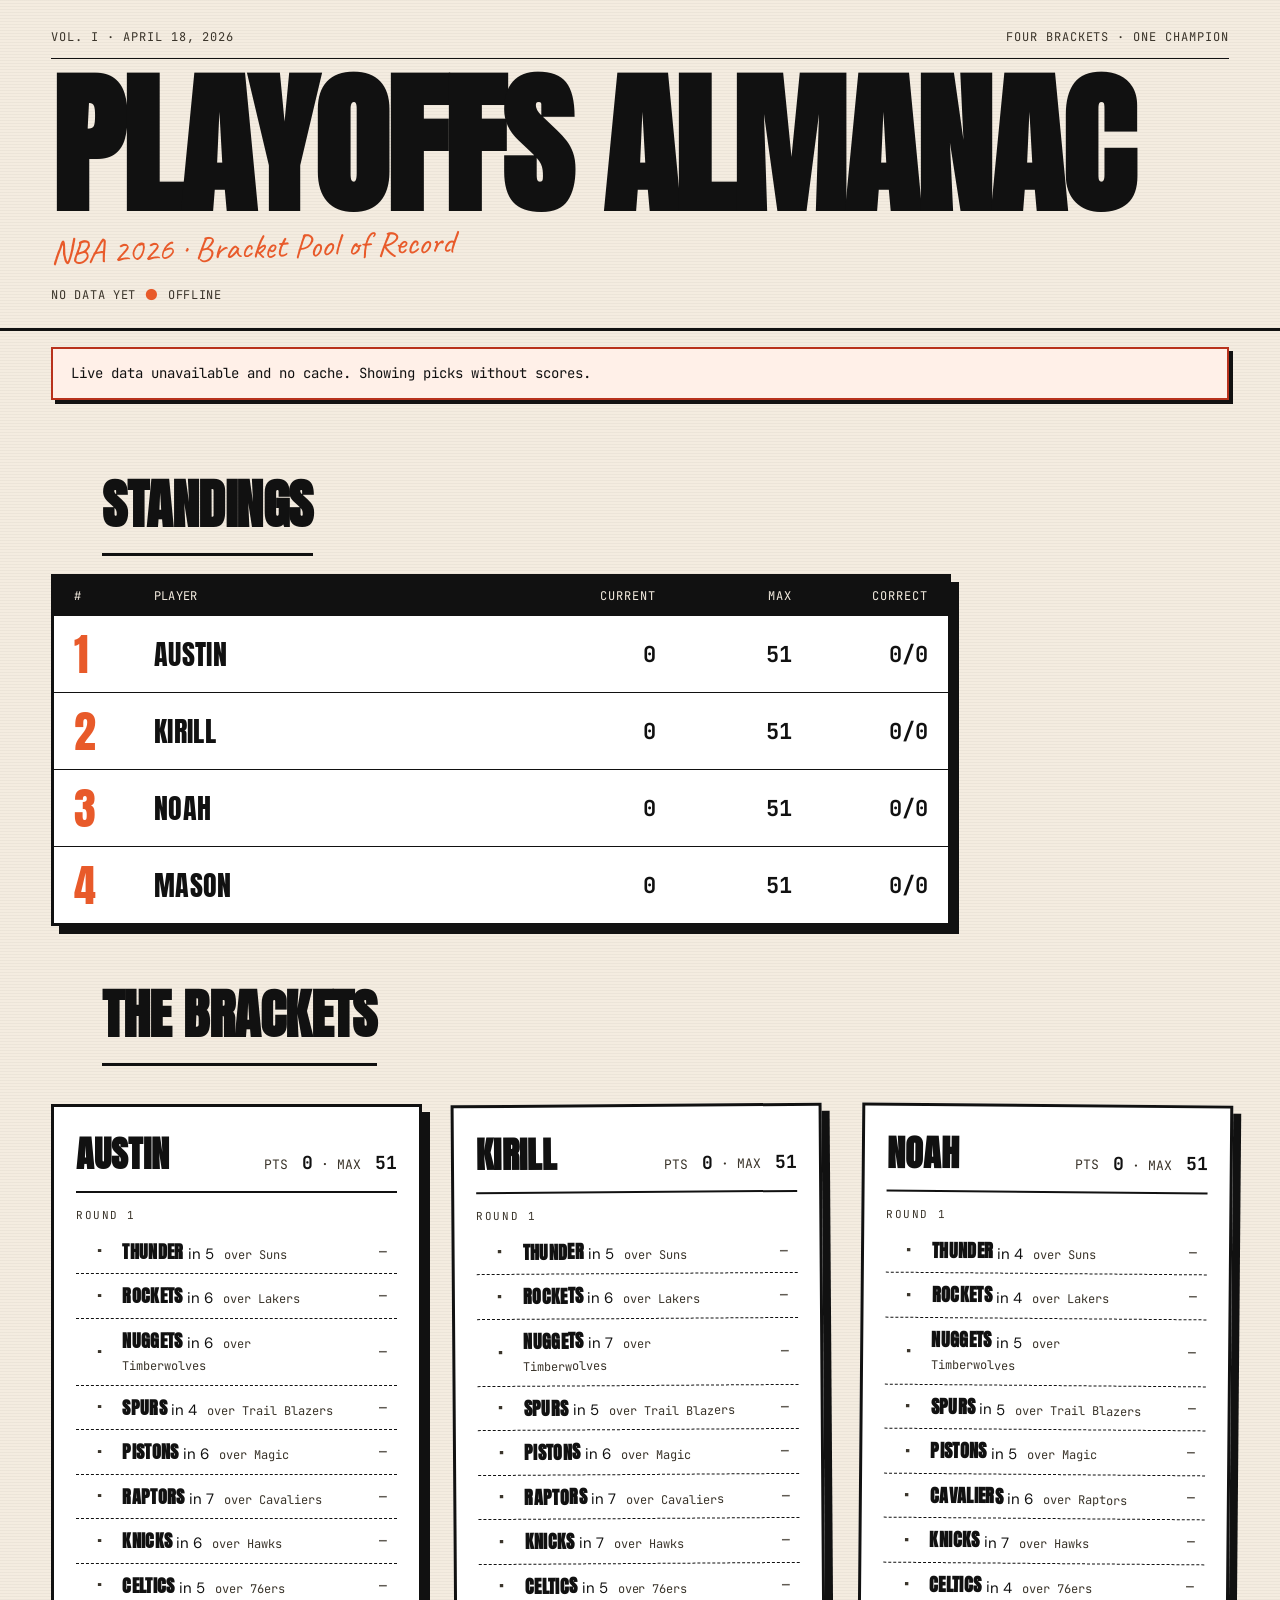
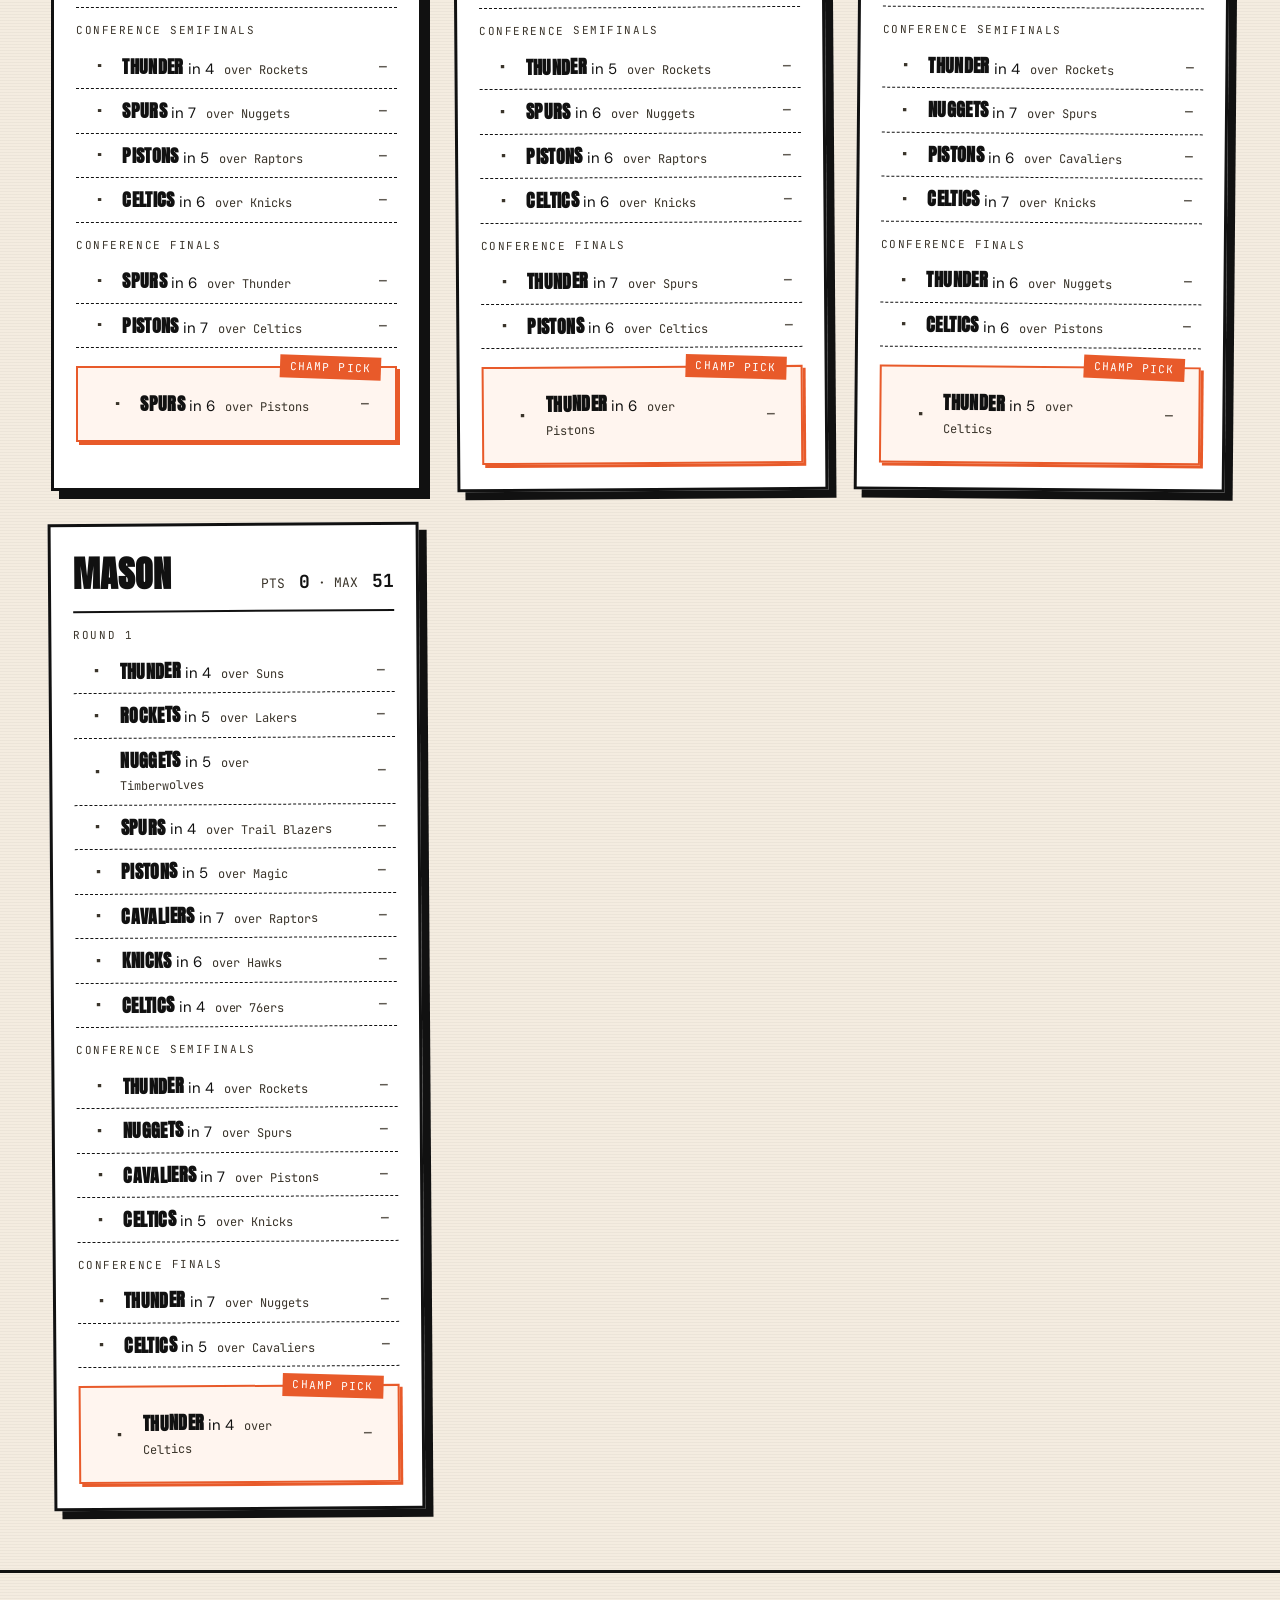
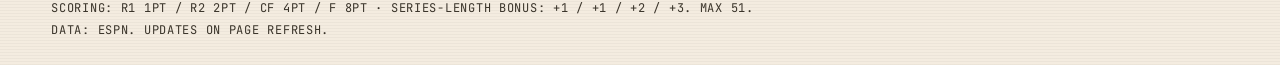
==== index.html @ 7648296b "feat: initial Playoffs Almanac bracket tracker Static site that displays four friends' NBA 2026 play" ====
<!DOCTYPE html>
<html lang="en">
<head>
  <meta charset="UTF-8" />
  <meta name="viewport" content="width=device-width, initial-scale=1.0" />
  <title>NBA Playoffs 2026 — Bracket Pool</title>
  <meta name="description" content="Four friends, four brackets, one champion. Live-tracked NBA playoff bracket pool." />
  <link rel="preconnect" href="https://fonts.googleapis.com" />
  <link rel="preconnect" href="https://fonts.gstatic.com" crossorigin />
  <link
    href="https://fonts.googleapis.com/css2?family=Anton&family=Caveat:wght@400;700&family=DM+Sans:wght@400;500;700&family=JetBrains+Mono:wght@400;700&display=swap"
    rel="stylesheet"
  />
  <link rel="stylesheet" href="styles.css" />
</head>
<body>

  <header class="masthead">
    <div class="masthead-top">
      <span class="edition">Vol. I · April 18, 2026</span>
      <span class="edition">Four Brackets · One Champion</span>
    </div>
    <h1 class="title">Playoffs Almanac</h1>
    <p class="subtitle">NBA 2026 · Bracket Pool of Record</p>
    <div class="status-line">
      <span id="last-updated">Loading live data…</span>
      <span class="dot">●</span>
      <span id="fetch-status">Fetching ESPN</span>
    </div>
  </header>

  <div id="fetch-banner" class="banner" hidden></div>

  <section class="leaderboard-section">
    <h2 class="section-heading">Standings</h2>
    <div id="leaderboard"></div>
  </section>

  <section class="brackets-section">
    <h2 class="section-heading">The Brackets</h2>
    <div id="brackets" class="brackets-grid"></div>
  </section>

  <footer class="colophon">
    <p>Scoring: R1 1pt / R2 2pt / CF 4pt / F 8pt · series-length bonus: +1 / +1 / +2 / +3. Max 51.</p>
    <p>Data: ESPN. Updates on page refresh.</p>
  </footer>

  <script type="module" src="app.js"></script>
</body>
</html>
---- styles.css ----
:root {
  --bg: #f4ece0;
  --bg-ink: #ecdfc8;
  --ink: #111111;
  --ink-soft: #3a342a;
  --accent: #e85a2a;
  --ok: #2a7a3e;
  --wrong: #b8321c;
  --rule: #111111;
  --shadow: 4px 4px 0 0 var(--ink);
  --shadow-lg: 8px 8px 0 0 var(--ink);
}

* { box-sizing: border-box; }

html, body {
  margin: 0;
  padding: 0;
  background: var(--bg);
  color: var(--ink);
  font-family: "DM Sans", system-ui, sans-serif;
  font-size: 17px;
  line-height: 1.5;
}

body {
  background-image:
    repeating-linear-gradient(
      0deg,
      rgba(17,17,17,0.035) 0px,
      rgba(17,17,17,0.035) 1px,
      transparent 1px,
      transparent 3px
    );
  min-height: 100vh;
}

.masthead {
  border-bottom: 3px solid var(--ink);
  padding: 28px clamp(20px, 4vw, 64px) 24px;
  position: relative;
}
.masthead-top {
  display: flex;
  justify-content: space-between;
  font-family: "JetBrains Mono", monospace;
  font-size: 12px;
  text-transform: uppercase;
  letter-spacing: 0.08em;
  color: var(--ink-soft);
  padding-bottom: 12px;
  border-bottom: 1px solid var(--ink);
}
.title {
  font-family: "Anton", "Impact", sans-serif;
  font-size: clamp(64px, 12vw, 180px);
  line-height: 0.9;
  letter-spacing: -0.02em;
  margin: 18px 0 6px;
  text-transform: uppercase;
}
.subtitle {
  font-family: "Caveat", cursive;
  font-size: clamp(22px, 3vw, 34px);
  margin: 0;
  color: var(--accent);
  transform: rotate(-1.5deg);
  display: inline-block;
}
.status-line {
  font-family: "JetBrains Mono", monospace;
  font-size: 12px;
  text-transform: uppercase;
  letter-spacing: 0.06em;
  margin-top: 14px;
  color: var(--ink-soft);
  display: flex;
  gap: 10px;
  align-items: center;
}
.status-line .dot { color: var(--accent); font-size: 18px; line-height: 0; }

.banner {
  margin: 16px clamp(20px, 4vw, 64px);
  padding: 14px 18px;
  border: 2px solid var(--wrong);
  background: #fff0e8;
  font-family: "JetBrains Mono", monospace;
  font-size: 14px;
  box-shadow: var(--shadow);
}
.banner[hidden] { display: none; }

.section-heading {
  font-family: "Anton", sans-serif;
  font-size: clamp(32px, 5vw, 54px);
  letter-spacing: -0.01em;
  text-transform: uppercase;
  margin: 48px clamp(20px, 4vw, 64px) 18px;
  border-bottom: 3px solid var(--ink);
  padding-bottom: 8px;
  display: inline-block;
}

.leaderboard-section { padding: 0 clamp(20px, 4vw, 64px); }

.leaderboard {
  display: flex;
  flex-direction: column;
  border: 3px solid var(--ink);
  background: #fff;
  box-shadow: var(--shadow-lg);
  max-width: 900px;
}
.leaderboard-row {
  display: grid;
  grid-template-columns: 64px 1fr 120px 120px 120px;
  align-items: center;
  padding: 16px 20px;
  border-bottom: 1px solid var(--ink);
  gap: 16px;
}
.leaderboard-row:last-child { border-bottom: none; }
.leaderboard-row.header {
  background: var(--ink);
  color: var(--bg);
  font-family: "JetBrains Mono", monospace;
  font-size: 12px;
  letter-spacing: 0.08em;
  text-transform: uppercase;
  padding: 10px 20px;
}
.leaderboard-row .rank {
  font-family: "Anton", sans-serif;
  font-size: 44px;
  line-height: 1;
  color: var(--accent);
}
.leaderboard-row.header .rank { color: var(--bg); font-size: 12px; font-family: "JetBrains Mono", monospace; }
.leaderboard-row .name {
  font-family: "Anton", sans-serif;
  font-size: 28px;
  text-transform: uppercase;
  letter-spacing: 0.01em;
}
.leaderboard-row.header .name { font-family: "JetBrains Mono", monospace; font-size: 12px; text-transform: uppercase; }
.leaderboard-row .num {
  font-family: "JetBrains Mono", monospace;
  font-size: 22px;
  font-weight: 700;
  text-align: right;
}
.leaderboard-row.header .num { font-size: 12px; font-weight: 400; }
.leaderboard-row.leader {
  background: linear-gradient(90deg, #fff 0%, #ffe6db 100%);
}
.leaderboard-row.leader .name::after {
  content: "★";
  color: var(--accent);
  margin-left: 10px;
  font-size: 24px;
}

.brackets-section { padding: 0 clamp(20px, 4vw, 64px) 60px; }
.brackets-grid {
  display: grid;
  grid-template-columns: repeat(auto-fit, minmax(340px, 1fr));
  gap: 32px;
  margin-top: 20px;
}
.bracket-card {
  border: 3px solid var(--ink);
  background: #fff;
  box-shadow: var(--shadow-lg);
  padding: 20px 22px 24px;
  position: relative;
}
.bracket-card:nth-child(2n) { transform: rotate(-0.4deg); }
.bracket-card:nth-child(3n) { transform: rotate(0.5deg); }
.bracket-card-header {
  display: flex;
  justify-content: space-between;
  align-items: baseline;
  border-bottom: 2px solid var(--ink);
  padding-bottom: 10px;
  margin-bottom: 14px;
}
.bracket-card h3 {
  font-family: "Anton", sans-serif;
  font-size: 36px;
  margin: 0;
  text-transform: uppercase;
  letter-spacing: 0.01em;
}
.bracket-card .card-score {
  font-family: "JetBrains Mono", monospace;
  font-size: 13px;
  text-transform: uppercase;
  color: var(--ink-soft);
}
.bracket-card .card-score strong {
  color: var(--ink);
  font-size: 18px;
  margin-left: 6px;
}

.round-label {
  font-family: "JetBrains Mono", monospace;
  font-size: 11px;
  text-transform: uppercase;
  letter-spacing: 0.14em;
  color: var(--ink-soft);
  margin: 14px 0 6px;
  display: flex;
  justify-content: space-between;
}

.pick {
  display: grid;
  grid-template-columns: 26px 1fr auto;
  align-items: center;
  gap: 10px;
  padding: 8px 10px;
  border-bottom: 1px dashed var(--ink);
  font-size: 15px;
}
.pick:last-child { border-bottom: none; }
.pick .icon {
  font-family: "Anton", sans-serif;
  font-size: 22px;
  line-height: 1;
  width: 26px;
  text-align: center;
}
.pick.correct-exact .icon { color: var(--ok); }
.pick.correct-winner .icon { color: var(--ok); opacity: 0.75; }
.pick.wrong .icon { color: var(--wrong); }
.pick.pending .icon { color: var(--ink-soft); }
.pick.eliminated .icon { color: var(--wrong); opacity: 0.5; }
.pick .team-line strong {
  font-family: "Anton", sans-serif;
  font-size: 18px;
  letter-spacing: 0.02em;
  text-transform: uppercase;
}
.pick .team-line .sub {
  font-family: "JetBrains Mono", monospace;
  font-size: 12px;
  color: var(--ink-soft);
  margin-left: 6px;
}
.pick.wrong .team-line strong { text-decoration: line-through; text-decoration-thickness: 2px; }
.pick.eliminated .team-line strong { text-decoration: line-through; opacity: 0.6; }
.pick .pts {
  font-family: "JetBrains Mono", monospace;
  font-size: 13px;
  font-weight: 700;
  color: var(--accent);
  min-width: 38px;
  text-align: right;
}
.pick.wrong .pts, .pick.pending .pts, .pick.eliminated .pts { color: var(--ink-soft); opacity: 0.8; }

.finals-pick {
  margin-top: 18px;
  padding: 14px 16px;
  border: 2px solid var(--accent);
  background: #fff5ef;
  box-shadow: 3px 3px 0 0 var(--accent);
  position: relative;
}
.finals-pick .stamp {
  position: absolute;
  top: -12px;
  right: 14px;
  background: var(--accent);
  color: #fff;
  padding: 3px 10px;
  font-family: "JetBrains Mono", monospace;
  font-size: 11px;
  letter-spacing: 0.1em;
  text-transform: uppercase;
  transform: rotate(2deg);
}

.colophon {
  border-top: 3px solid var(--ink);
  padding: 22px clamp(20px, 4vw, 64px);
  font-family: "JetBrains Mono", monospace;
  font-size: 12px;
  color: var(--ink-soft);
  text-transform: uppercase;
  letter-spacing: 0.06em;
}
.colophon p { margin: 4px 0; }

@media (max-width: 640px) {
  .leaderboard-row { grid-template-columns: 48px 1fr 70px 70px; gap: 10px; padding: 12px; }
  .leaderboard-row .max-col { display: none; }
  .leaderboard-row .rank { font-size: 32px; }
  .leaderboard-row .name { font-size: 20px; }
  .leaderboard-row .num { font-size: 16px; }
}
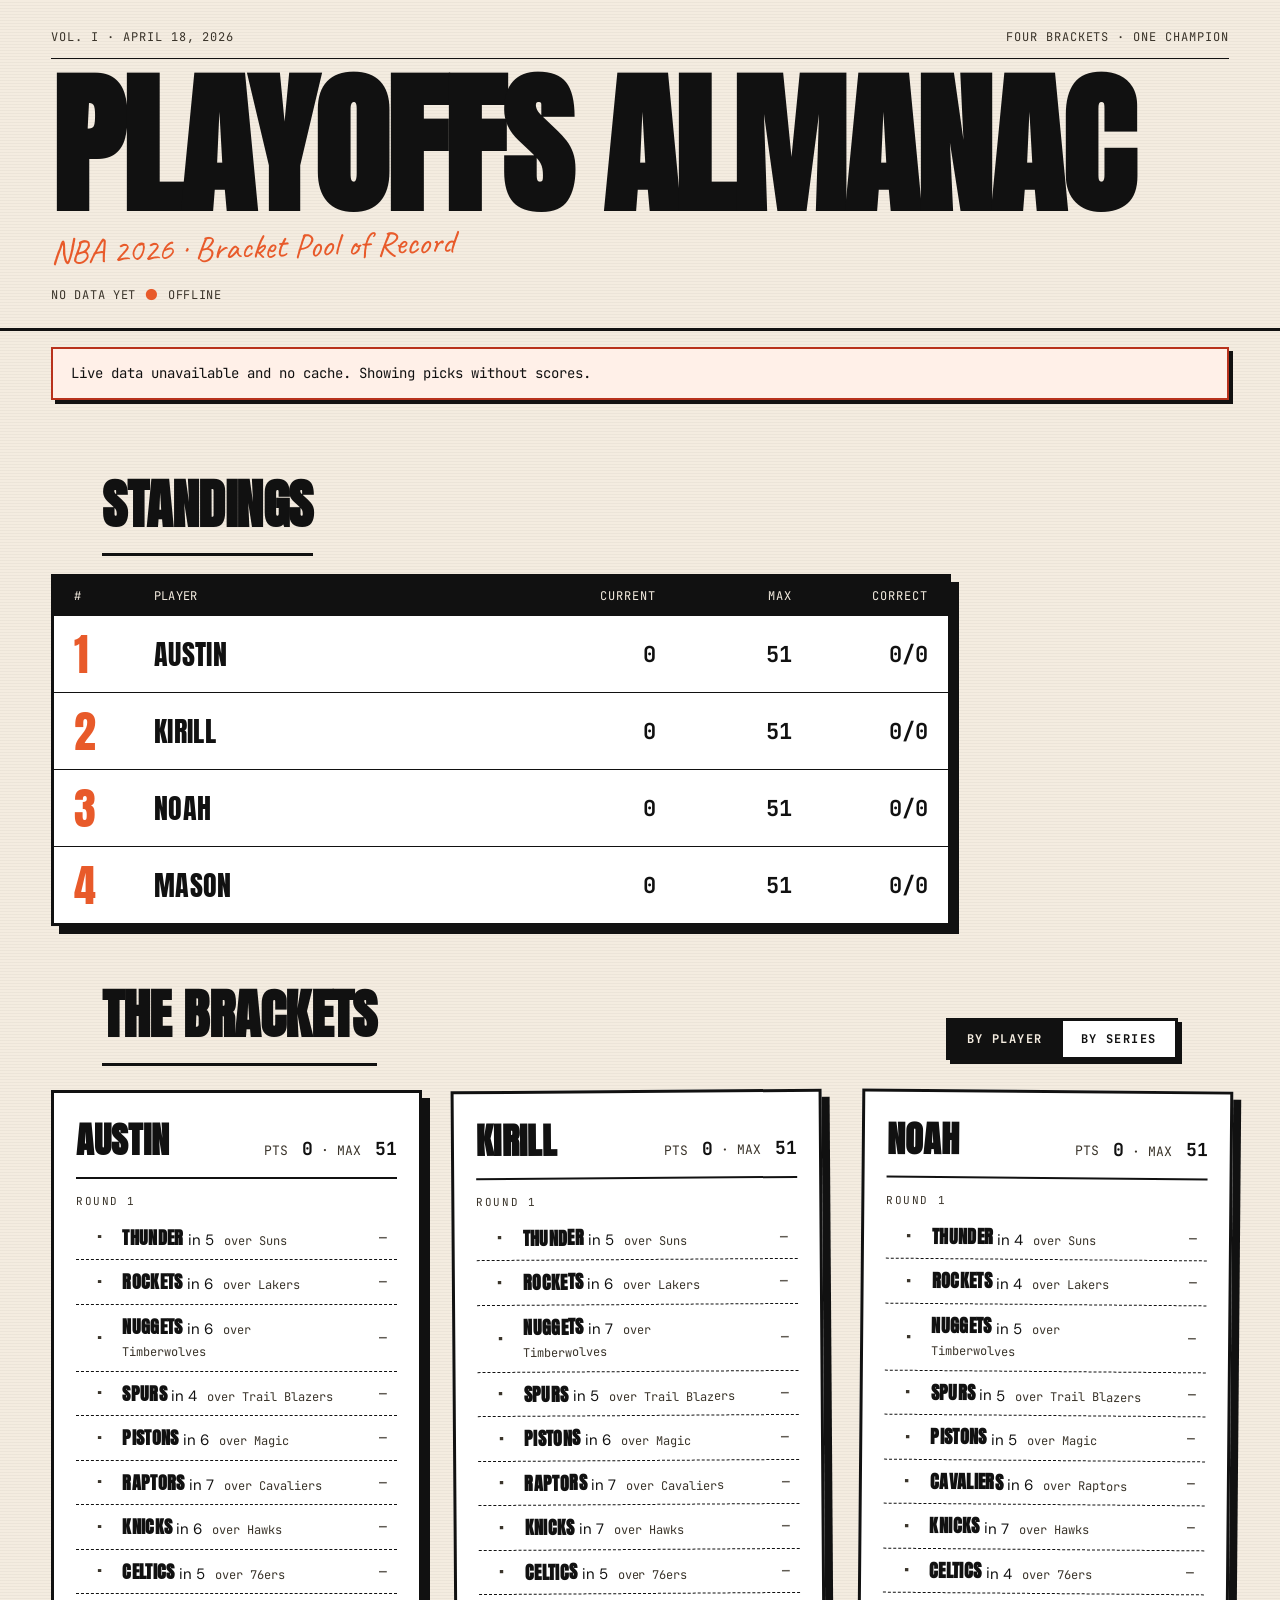
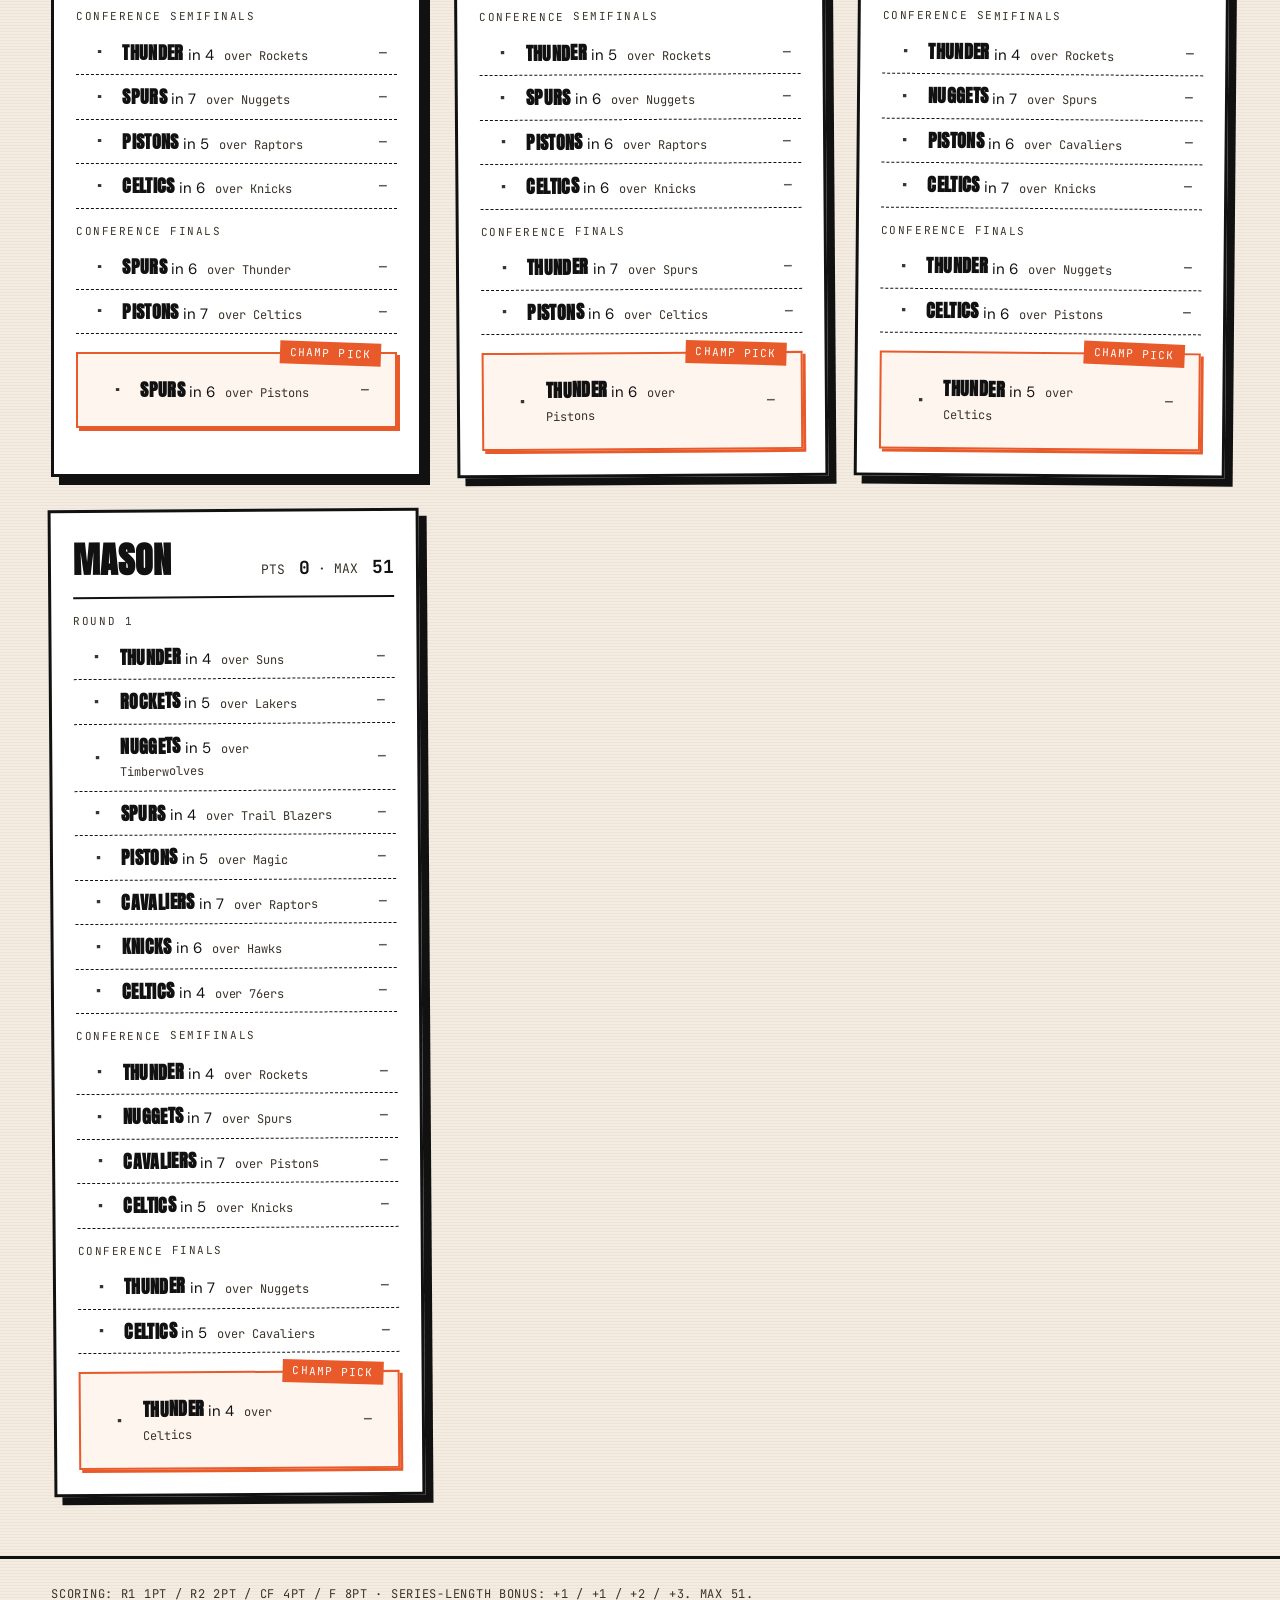
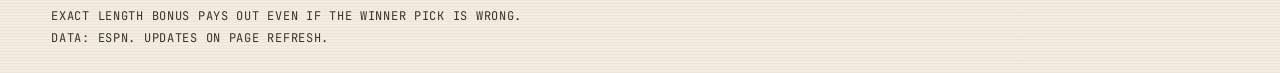
==== commit 317b3421: "feat: decouple length bonus from winner + add by-series view - Length bonus now awards on correct ga" ====
--- a/index.html
+++ b/index.html
@@ -37,12 +37,24 @@
   </section>
 
   <section class="brackets-section">
-    <h2 class="section-heading">The Brackets</h2>
-    <div id="brackets" class="brackets-grid"></div>
+    <div class="brackets-head">
+      <h2 class="section-heading">The Brackets</h2>
+      <div class="view-toggle" role="tablist" aria-label="Bracket view">
+        <button type="button" data-view="players" class="active" aria-pressed="true">By Player</button>
+        <button type="button" data-view="series" aria-pressed="false">By Series</button>
+      </div>
+    </div>
+    <div id="view-players">
+      <div id="brackets" class="brackets-grid"></div>
+    </div>
+    <div id="view-series" hidden>
+      <div id="series-view" class="series-view"></div>
+    </div>
   </section>
 
   <footer class="colophon">
     <p>Scoring: R1 1pt / R2 2pt / CF 4pt / F 8pt · series-length bonus: +1 / +1 / +2 / +3. Max 51.</p>
+    <p>Exact length bonus pays out even if the winner pick is wrong.</p>
     <p>Data: ESPN. Updates on page refresh.</p>
   </footer>
 
--- a/styles.css
+++ b/styles.css
@@ -234,6 +234,7 @@
 }
 .pick.correct-exact .icon { color: var(--ok); }
 .pick.correct-winner .icon { color: var(--ok); opacity: 0.75; }
+.pick.correct-length .icon { color: var(--accent); }
 .pick.wrong .icon { color: var(--wrong); }
 .pick.pending .icon { color: var(--ink-soft); }
 .pick.eliminated .icon { color: var(--wrong); opacity: 0.5; }
@@ -251,6 +252,7 @@
 }
 .pick.wrong .team-line strong { text-decoration: line-through; text-decoration-thickness: 2px; }
 .pick.eliminated .team-line strong { text-decoration: line-through; opacity: 0.6; }
+.pick.correct-length .team-line strong { text-decoration: line-through; text-decoration-thickness: 2px; opacity: 0.85; }
 .pick .pts {
   font-family: "JetBrains Mono", monospace;
   font-size: 13px;
@@ -260,6 +262,7 @@
   text-align: right;
 }
 .pick.wrong .pts, .pick.pending .pts, .pick.eliminated .pts { color: var(--ink-soft); opacity: 0.8; }
+.pick.correct-length .pts { color: var(--accent); }
 
 .finals-pick {
   margin-top: 18px;
@@ -294,10 +297,241 @@
 }
 .colophon p { margin: 4px 0; }
 
+/* --- Brackets section head + view toggle --- */
+.brackets-head {
+  display: flex;
+  align-items: flex-end;
+  justify-content: space-between;
+  flex-wrap: wrap;
+  gap: 16px;
+  padding-right: clamp(20px, 4vw, 64px);
+}
+.brackets-head .section-heading { margin-bottom: 4px; }
+.view-toggle {
+  display: inline-flex;
+  border: 3px solid var(--ink);
+  background: #fff;
+  box-shadow: var(--shadow);
+  margin-bottom: 10px;
+}
+.view-toggle button {
+  appearance: none;
+  border: 0;
+  background: transparent;
+  padding: 10px 18px;
+  font-family: "JetBrains Mono", monospace;
+  font-size: 12px;
+  letter-spacing: 0.12em;
+  text-transform: uppercase;
+  font-weight: 700;
+  color: var(--ink);
+  cursor: pointer;
+  border-right: 2px solid var(--ink);
+}
+.view-toggle button:last-child { border-right: 0; }
+.view-toggle button.active {
+  background: var(--ink);
+  color: var(--bg);
+}
+.view-toggle button:hover:not(.active) { background: var(--bg-ink); }
+
+/* --- By-series view --- */
+.series-view {
+  margin-top: 20px;
+  display: flex;
+  flex-direction: column;
+  gap: 36px;
+  max-width: 1100px;
+}
+.series-round-section { display: flex; flex-direction: column; gap: 14px; }
+.series-round-heading {
+  font-family: "Anton", sans-serif;
+  font-size: 28px;
+  letter-spacing: 0.02em;
+  text-transform: uppercase;
+  margin: 0;
+  padding-bottom: 6px;
+  border-bottom: 2px solid var(--ink);
+}
+.series-stack { display: flex; flex-direction: column; gap: 14px; }
+
+.series-card {
+  border: 3px solid var(--ink);
+  background: #fff;
+  box-shadow: var(--shadow);
+}
+.series-card[open] { box-shadow: var(--shadow-lg); }
+.series-card.done { background: #f7fff3; }
+.series-card.live { background: #fff5ef; }
+
+.series-summary {
+  list-style: none;
+  cursor: pointer;
+  display: grid;
+  grid-template-columns: 140px 1fr auto auto 24px;
+  align-items: center;
+  gap: 16px;
+  padding: 14px 18px;
+}
+.series-summary::-webkit-details-marker { display: none; }
+.series-round {
+  font-family: "JetBrains Mono", monospace;
+  font-size: 11px;
+  letter-spacing: 0.12em;
+  text-transform: uppercase;
+  color: var(--ink-soft);
+}
+.series-matchup {
+  font-family: "Anton", sans-serif;
+  font-size: 22px;
+  letter-spacing: 0.02em;
+  text-transform: uppercase;
+  display: inline-flex;
+  align-items: baseline;
+  gap: 10px;
+}
+.series-matchup .vs {
+  font-family: "Caveat", cursive;
+  font-size: 20px;
+  color: var(--accent);
+  font-weight: 700;
+  text-transform: none;
+  letter-spacing: 0;
+}
+.series-status {
+  font-family: "JetBrains Mono", monospace;
+  font-size: 12px;
+  color: var(--ink-soft);
+  letter-spacing: 0.04em;
+  text-align: right;
+}
+.series-card.done .series-status { color: var(--ok); font-weight: 700; }
+.series-count {
+  font-family: "JetBrains Mono", monospace;
+  font-size: 11px;
+  text-transform: uppercase;
+  letter-spacing: 0.08em;
+  padding: 3px 8px;
+  background: var(--ink);
+  color: var(--bg);
+}
+.series-chevron {
+  font-family: "Anton", sans-serif;
+  font-size: 18px;
+  transition: transform 0.18s ease;
+  text-align: center;
+}
+.series-card[open] .series-chevron { transform: rotate(180deg); }
+
+.series-body {
+  border-top: 2px dashed var(--ink);
+  padding: 8px 18px 14px;
+  display: flex;
+  flex-direction: column;
+}
+.series-player-row {
+  display: grid;
+  grid-template-columns: 26px 110px 1fr auto;
+  align-items: center;
+  gap: 12px;
+  padding: 10px 0;
+  border-bottom: 1px dashed var(--ink);
+  font-size: 15px;
+}
+.series-player-row:last-child { border-bottom: none; }
+.series-player-row .sp-icon {
+  font-family: "Anton", sans-serif;
+  font-size: 22px;
+  text-align: center;
+  line-height: 1;
+}
+.series-player-row.correct-exact .sp-icon { color: var(--ok); }
+.series-player-row.correct-winner .sp-icon { color: var(--ok); opacity: 0.75; }
+.series-player-row.correct-length .sp-icon { color: var(--accent); }
+.series-player-row.wrong .sp-icon { color: var(--wrong); }
+.series-player-row.pending .sp-icon { color: var(--ink-soft); }
+.series-player-row.eliminated .sp-icon { color: var(--wrong); opacity: 0.5; }
+.series-player-row .sp-name {
+  font-family: "Anton", sans-serif;
+  font-size: 20px;
+  text-transform: uppercase;
+  letter-spacing: 0.02em;
+}
+.series-player-row .sp-pick {
+  font-family: "DM Sans", sans-serif;
+  font-size: 15px;
+  color: var(--ink-soft);
+}
+.series-player-row .sp-pick strong {
+  font-family: "Anton", sans-serif;
+  font-size: 17px;
+  text-transform: uppercase;
+  color: var(--ink);
+  letter-spacing: 0.02em;
+  margin-right: 6px;
+}
+.series-player-row.wrong .sp-pick strong { text-decoration: line-through; text-decoration-thickness: 2px; }
+.series-player-row.correct-length .sp-pick strong { text-decoration: line-through; text-decoration-thickness: 2px; opacity: 0.85; }
+.series-player-row.eliminated .sp-pick strong { text-decoration: line-through; opacity: 0.6; }
+.series-player-row .sp-pts {
+  font-family: "JetBrains Mono", monospace;
+  font-size: 14px;
+  font-weight: 700;
+  color: var(--accent);
+  min-width: 38px;
+  text-align: right;
+}
+.series-player-row.pending .sp-pts,
+.series-player-row.wrong .sp-pts,
+.series-player-row.eliminated .sp-pts { color: var(--ink-soft); opacity: 0.8; }
+
+.series-empty {
+  padding: 10px 0 4px;
+  font-family: "JetBrains Mono", monospace;
+  font-size: 12px;
+  color: var(--ink-soft);
+  text-transform: uppercase;
+  letter-spacing: 0.08em;
+}
+.series-empty-state {
+  margin: 20px 0;
+  font-family: "JetBrains Mono", monospace;
+  font-size: 13px;
+  color: var(--ink-soft);
+}
+
 @media (max-width: 640px) {
   .leaderboard-row { grid-template-columns: 48px 1fr 70px 70px; gap: 10px; padding: 12px; }
   .leaderboard-row .max-col { display: none; }
   .leaderboard-row .rank { font-size: 32px; }
   .leaderboard-row .name { font-size: 20px; }
   .leaderboard-row .num { font-size: 16px; }
-}
+
+  .brackets-head { padding-right: clamp(20px, 4vw, 64px); }
+  .series-summary {
+    grid-template-columns: 1fr auto;
+    grid-template-areas:
+      "round   chevron"
+      "matchup chevron"
+      "status  count";
+    gap: 6px 12px;
+    padding: 12px 14px;
+  }
+  .series-round   { grid-area: round; }
+  .series-matchup { grid-area: matchup; font-size: 20px; }
+  .series-status  { grid-area: status; text-align: left; }
+  .series-count   { grid-area: count; justify-self: end; }
+  .series-chevron { grid-area: chevron; align-self: start; }
+
+  .series-player-row {
+    grid-template-columns: 22px 1fr auto;
+    grid-template-areas:
+      "icon name pts"
+      ".    pick pick";
+    gap: 4px 10px;
+  }
+  .series-player-row .sp-icon { grid-area: icon; }
+  .series-player-row .sp-name { grid-area: name; font-size: 17px; }
+  .series-player-row .sp-pick { grid-area: pick; }
+  .series-player-row .sp-pts  { grid-area: pts; }
+}
